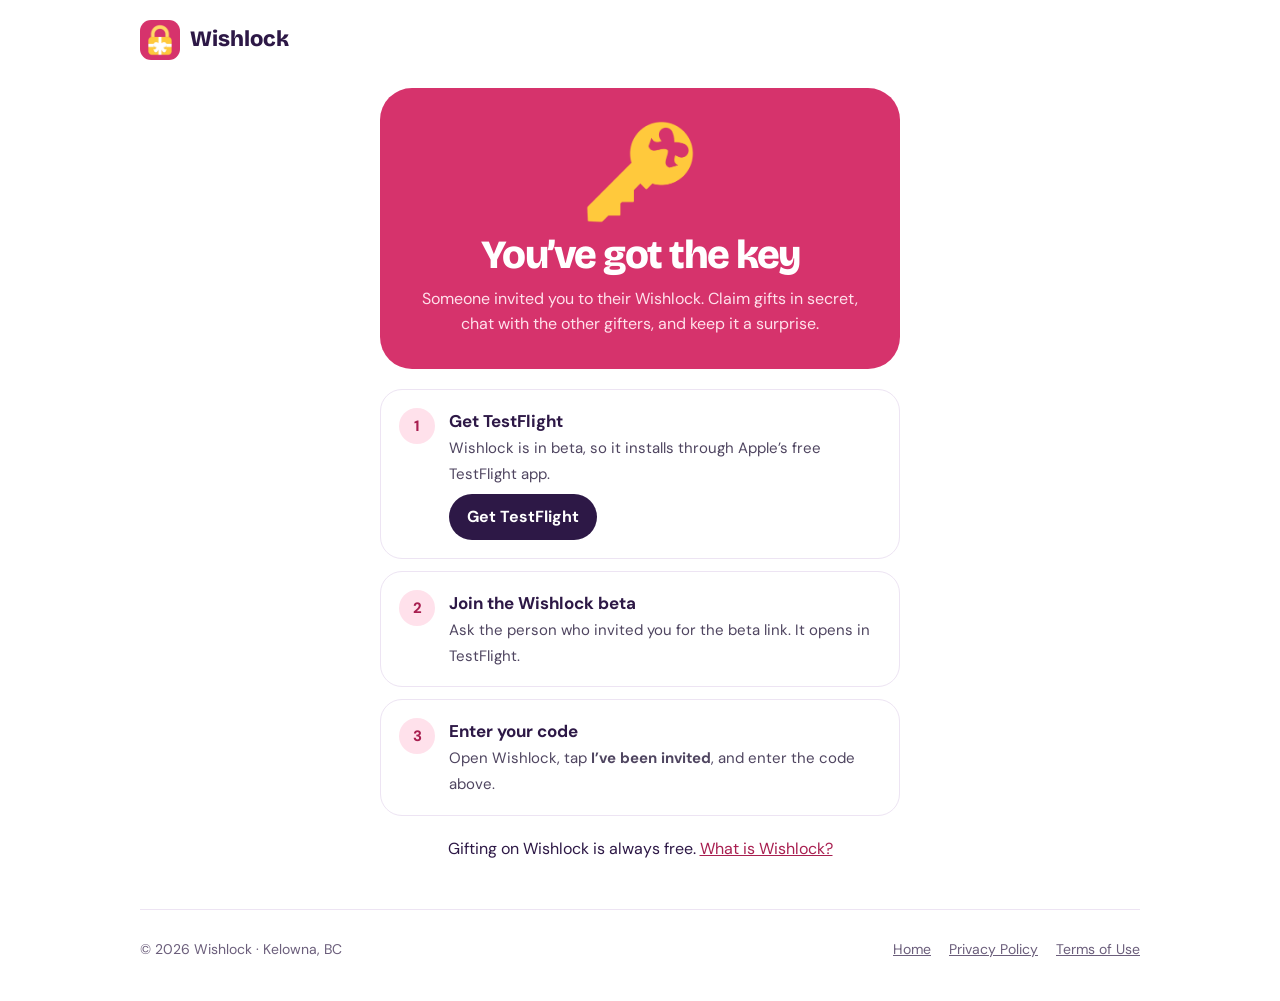
==== join.html @ 0cb59e32 "Add files via upload" ====
<!doctype html>
<html lang="en">
<head>
<meta charset="utf-8">
<meta name="viewport" content="width=device-width, initial-scale=1">
<title>You’re invited · Wishlock</title>
<meta name="description" content="Someone invited you to their Wishlock list. Here’s how to join.">
<meta name="robots" content="noindex">
<link rel="icon" href="favicon.png">
<link rel="apple-touch-icon" href="apple-touch-icon.png">
<link href="https://fonts.googleapis.com/css2?family=Bricolage+Grotesque:opsz,wght@12..96,700;12..96,800&family=DM+Sans:opsz,wght@9..40,400;9..40,600;9..40,700&display=swap" rel="stylesheet">
<link rel="stylesheet" href="style.css">
<style>
[hidden]{display:none!important}
.join{max-width:560px;margin:0 auto;padding:8px 20px 48px;display:flex;flex-direction:column;gap:20px}
.join-hero{background:var(--berry);color:#fff;border-radius:32px;padding:32px 26px;text-align:center;display:flex;flex-direction:column;gap:10px;align-items:center}
.join-hero h1{font-size:clamp(30px,7vw,40px);line-height:1.05;margin:0}
.join-hero p{margin:0;color:#FFE1EB}
.code{background:#fff;color:var(--plum);border-radius:20px;padding:14px 22px;display:flex;flex-direction:column;align-items:center;gap:2px;margin-top:6px}
.code span{font-size:12px;font-weight:800;letter-spacing:.08em;color:var(--berry-deep)}
.code b{font-family:var(--display);font-size:40px;letter-spacing:.14em;line-height:1.1}
.copy{background:var(--sun);color:var(--plum);border:0;border-radius:999px;padding:12px 22px;font:inherit;font-weight:700;cursor:pointer}
.steps{list-style:none;margin:0;padding:0;display:flex;flex-direction:column;gap:12px}
.steps li{display:flex;gap:14px;align-items:flex-start;border:1px solid var(--line);border-radius:22px;padding:18px}
.steps .n{width:36px;height:36px;border-radius:50%;background:var(--berry-tint);color:var(--berry-deep);display:grid;place-items:center;font-weight:800;flex-shrink:0}
.steps b{display:block;font-size:17px}
.steps span{color:var(--body);font-size:15px}
.steps a.btn-link{display:inline-block;margin-top:8px;background:var(--plum);color:#fff;border-radius:999px;padding:10px 18px;font-weight:700;text-decoration:none}
</style>
</head>
<body>
<div class="wrap"><header class="nav"><a class="brand" href="/"><img src="apple-touch-icon.png" alt="">Wishlock</a></header></div>
<main class="join">
  <section class="join-hero">
    <img src="key.png" alt="" width="110" height="104" style="width:110px;height:auto">
    <h1>You’ve got the key</h1>
    <p id="who">Someone invited you to their Wishlock. Claim gifts in secret, chat with the other gifters, and keep it a surprise.</p>
    <div class="code" id="codeBox" hidden><span>YOUR INVITE CODE</span><b id="code">······</b></div>
    <button class="copy" id="copy" hidden>Copy code</button>
  </section>
  <ol class="steps">
    <li><span class="n">1</span><div><b>Get TestFlight</b><span>Wishlock is in beta, so it installs through Apple’s free TestFlight app.</span><br><a class="btn-link" href="https://apps.apple.com/app/testflight/id899247664">Get TestFlight</a></div></li>
    <li><span class="n">2</span><div><b>Join the Wishlock beta</b><span id="tfText">Open the beta link on your iPhone and tap Install.</span><br><a class="btn-link" id="tfLink" href="#">Join the beta</a></div></li>
    <li><span class="n">3</span><div><b>Enter your code</b><span>Open Wishlock, tap <strong>I’ve been invited</strong>, and enter the code above.</span></div></li>
  </ol>
  <p class="muted" style="margin:0;text-align:center">Gifting on Wishlock is always free. <a href="/">What is Wishlock?</a></p>
</main>
<div class="wrap"><footer><span>© 2026 Wishlock · Kelowna, BC</span><nav aria-label="Legal"><a href="/">Home</a><a href="privacy.html">Privacy Policy</a><a href="terms.html">Terms of Use</a></nav></footer></div>
<script>
// Paste your public TestFlight link here once Apple approves the beta (e.g. https://testflight.apple.com/join/AbCdEf12)
var TESTFLIGHT_URL = '';
(function(){
  var m = location.search.match(/[?&]c=([A-Za-z0-9]{6})/), code = m ? m[1].toUpperCase() : '';
  if (code){ document.getElementById('code').textContent = code; document.getElementById('codeBox').hidden = false; document.getElementById('copy').hidden = false; }
  document.getElementById('copy').addEventListener('click', function(){
    var b = this;
    (navigator.clipboard ? navigator.clipboard.writeText(code) : Promise.reject()).then(function(){ b.textContent = 'Copied!'; }, function(){ b.textContent = code; });
  });
  var tf = document.getElementById('tfLink');
  if (TESTFLIGHT_URL){ tf.href = TESTFLIGHT_URL; }
  else { tf.hidden = true; document.getElementById('tfText').textContent = 'Ask the person who invited you for the beta link. It opens in TestFlight.'; }
})();
</script>
</body>
</html>
---- style.css ----
:root{--berry:#D6336C;--berry-deep:#A81F50;--berry-tint:#FFE1EB;--plum:#2D1846;--body:#4F4560;--muted:#6B5E7B;--soft:#F7F3FB;--line:#EDE4F3;--sun:#FFC93C;--teal:#0B7A70;--teal-tint:#D5F3EE;--display:'Bricolage Grotesque',system-ui,sans-serif;--text:'DM Sans',system-ui,sans-serif}
*{box-sizing:border-box}
html{-webkit-text-size-adjust:100%}
body{margin:0;background:#fff;color:var(--plum);font:16px/1.6 var(--text);overflow-x:hidden}
a{color:var(--berry-deep)}a:hover{color:var(--plum)}
img{max-width:100%;display:block}
.wrap{max-width:1040px;margin:0 auto;padding:0 20px}
.nav{display:flex;align-items:center;justify-content:space-between;gap:16px;padding:20px 0}
.brand{display:flex;align-items:center;gap:10px;font-family:var(--display);font-weight:800;font-size:22px;color:var(--plum);text-decoration:none}
.brand img{width:40px;height:40px;border-radius:11px}
.nav-links{display:flex;gap:18px;font-size:15px;font-weight:600}
.nav-links a{color:var(--body);text-decoration:none}.nav-links a:hover{color:var(--berry-deep)}
.hero{position:relative;overflow:hidden;background:var(--berry);color:#fff;border-radius:36px;padding:56px 40px;display:grid;grid-template-columns:1.5fr 1fr;gap:32px;align-items:center;margin:8px 0 48px}
.hero h1{font-size:clamp(40px,6vw,56px)}
.hero::before,.hero::after{content:"";position:absolute;border-radius:50%}
.hero::before{width:320px;height:320px;left:-80px;top:-120px;background:#E2477E}
.hero::after{width:380px;height:380px;right:-120px;bottom:-180px;background:#C42A60}
.hero>*{position:relative;z-index:1}
.eyebrow{display:inline-block;padding:6px 12px;border-radius:999px;background:var(--plum);color:var(--sun);font-size:12px;font-weight:800;letter-spacing:.8px}
h1{font-family:var(--display);font-weight:800;font-size:clamp(40px,7vw,64px);line-height:1;letter-spacing:-1.5px;margin:16px 0}
h1 span{color:var(--sun)}
.hero p{font-size:18px;color:#FFE1EB;margin:0 0 24px;max-width:460px}
.btn{display:inline-flex;align-items:center;justify-content:center;gap:8px;min-height:52px;padding:0 24px;border-radius:999px;font-weight:700;font-size:16px;text-decoration:none;border:0;cursor:pointer;transition:transform .15s ease}
.btn:active{transform:scale(.97)}
.btn-sun{background:var(--sun);color:var(--plum)}.btn-sun:hover{color:var(--plum);transform:translateY(-2px)}
.btn-ghost{background:rgba(255,255,255,.14);color:#fff}.btn-ghost:hover{color:#fff}
.cta-row{display:flex;flex-wrap:wrap;gap:12px}
.hero-art{display:grid;place-items:center;align-self:stretch}
.hero-art svg{width:min(308px,100%);height:auto;overflow:visible}
.wl-lock .wl-shift,.wl-lock .wl-shackle,.wl-lock .wl-body{transform-box:view-box}
.wl-lock .wl-shackle{transform-origin:667px 1170px;animation:wlShackle 6s cubic-bezier(.3,.7,.3,1) 1s infinite}
.wl-lock .wl-shift{animation:wlShift 6s ease-in-out 1s infinite}
.wl-lock .wl-body{transform-origin:1080px 2200px;animation:wlThunk 6s ease-out 1s infinite}
@keyframes wlShackle{0%{transform:none}5%{transform:translateY(-190px)}12%{transform:translateY(-190px) scaleX(-1)}17%,45%{transform:translateY(-110px) scaleX(-1)}50%{transform:translateY(-190px) scaleX(-1)}56%{transform:translateY(-190px)}60%{transform:translateY(12px)}63%,100%{transform:none}}
@keyframes wlShift{0%,5%{transform:none}17%,45%{transform:translateX(346px)}55%,100%{transform:none}}
@keyframes wlThunk{0%,59%{transform:none}61%{transform:scale(1.04,.96)}64%,100%{transform:none}}
@keyframes float{0%,100%{transform:translateY(0)}50%{transform:translateY(-10px)}}
h2{font-family:var(--display);font-weight:800;font-size:clamp(28px,4.5vw,40px);line-height:1.1;margin:0 0 12px}
.lead{color:var(--body);font-size:18px;max-width:620px;margin:0 0 28px}
.features{display:grid;grid-template-columns:repeat(3,minmax(0,1fr));gap:16px;margin-bottom:56px}
.feature{border:1px solid var(--line);border-radius:24px;padding:24px;display:flex;flex-direction:column;gap:8px}
.feature i{width:44px;height:44px;border-radius:14px;display:grid;place-items:center;font-style:normal}
.feature b{font-size:18px}
.feature span{color:var(--body);font-size:15px}
.story{background:var(--soft);border-radius:32px;padding:40px;display:grid;grid-template-columns:auto 1fr;gap:32px;align-items:center;margin-bottom:56px}
.story .tag{width:180px;padding:22px;border-radius:24px;background:#fff;text-align:center;box-shadow:0 14px 34px rgba(45,24,70,.12)}
.story .tag b{display:block;font-family:var(--display);font-weight:800;font-size:28px;line-height:1;color:var(--berry);margin-top:8px}
.story p{margin:0 0 12px;color:var(--body);font-size:17px}
.signup{background:var(--plum);color:#fff;border-radius:32px;padding:40px;text-align:center;margin-bottom:56px}
.signup p{color:#E3D9EF;margin:0 auto 20px;max-width:520px}
footer{border-top:1px solid var(--line);padding:28px 0 40px;color:var(--muted);font-size:14px;display:flex;flex-wrap:wrap;gap:12px 24px;justify-content:space-between}
footer nav{display:flex;gap:18px;flex-wrap:wrap}
footer a{color:var(--muted)}
/* legal pages */
.legal{max-width:760px;margin:0 auto;padding:8px 20px 40px}
.legal h1{font-size:clamp(34px,6vw,48px);letter-spacing:-1px}
.legal h2{font-size:24px;margin:36px 0 10px}
.legal h3{font-size:18px;margin:22px 0 6px}
.legal p,.legal li{color:var(--body)}
.legal ul{padding-left:22px}
.legal .updated{color:var(--muted);font-size:14px}
.draft{background:var(--berry-tint);color:var(--berry-deep);border-radius:16px;padding:12px 16px;font-weight:700;font-size:14px}
.summary{background:var(--soft);border-radius:20px;padding:18px 22px;margin:20px 0}
.summary li{margin:4px 0}
.more{margin-bottom:56px}
.more-grid{display:grid;grid-template-columns:repeat(3,minmax(0,1fr));gap:16px}
.more-card{background:var(--t);border-radius:28px;padding:26px;display:flex;flex-direction:column;gap:8px}
.more-card i{width:48px;height:48px;border-radius:16px;background:#fff;color:var(--c);display:grid;place-items:center;font-style:normal;margin-bottom:6px}
.more-card .eyebrow{color:var(--c);background:#fff;align-self:flex-start}
.more-card h3{font-family:var(--display);font-weight:800;font-size:22px;line-height:1.15;margin:0}
.more-card p{margin:0;color:var(--body);font-size:15px}
.more-card ul{margin:6px 0 0;padding:0;list-style:none;display:flex;flex-direction:column;gap:6px}
.more-card li{display:flex;gap:8px;align-items:flex-start;font-size:14.5px;font-weight:600;color:var(--plum)}
.more-card li::before{content:"";width:8px;height:8px;border-radius:50%;background:var(--c);margin-top:8px;flex-shrink:0}
@media (max-width:960px){.more-grid{grid-template-columns:1fr 1fr}.more-card:last-child{grid-column:1/-1}}
@media (max-width:760px){
  .hero{grid-template-columns:1fr;padding:40px 24px;border-radius:28px;text-align:left}
  .hero-art{order:-1;justify-self:center;padding:8px 0 4px}.hero-art svg{width:min(225px,70vw);margin:0}
  .features{grid-template-columns:1fr}
  .more-grid{grid-template-columns:1fr}.more-card:last-child{grid-column:auto}
  .story{grid-template-columns:1fr;padding:28px 22px}
  .story .tag{width:100%}
  .signup{padding:32px 22px}
  .nav-links{display:none}
}
@media (prefers-reduced-motion:reduce){.wl-lock *{animation:none!important}}
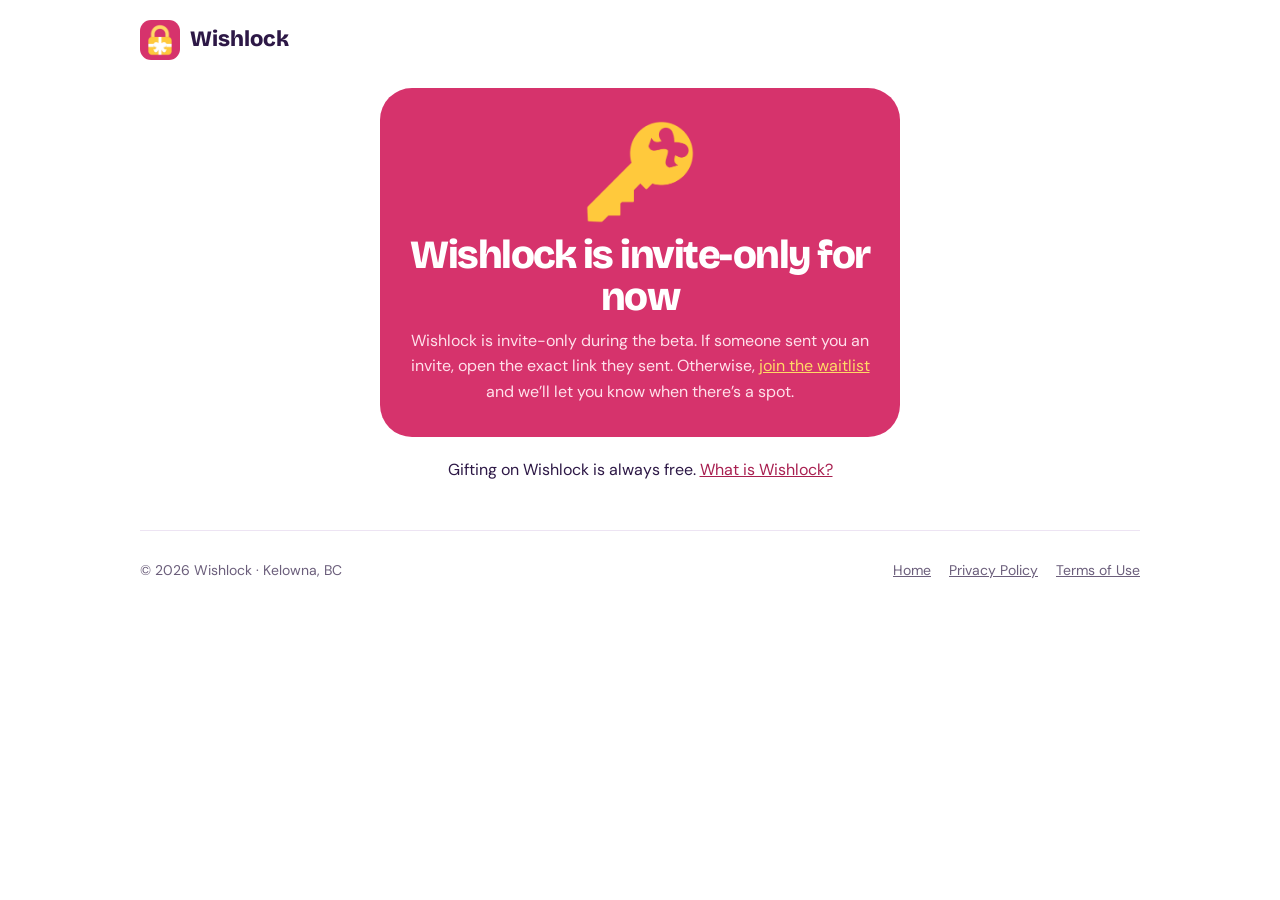
==== commit 4d222d6f: "Add files via upload" ====
--- a/join.html
+++ b/join.html
@@ -48,7 +48,7 @@
 <div class="wrap"><footer><span>© 2026 Wishlock · Kelowna, BC</span><nav aria-label="Legal"><a href="/">Home</a><a href="privacy.html">Privacy Policy</a><a href="terms.html">Terms of Use</a></nav></footer></div>
 <script>
 // Paste your public TestFlight link here once Apple approves the beta (e.g. https://testflight.apple.com/join/AbCdEf12)
-var TESTFLIGHT_URL = '';
+var TESTFLIGHT_URL = 'https://testflight.apple.com/join/F39cmzGC';
 (function(){
   var m = location.search.match(/[?&]c=([A-Za-z0-9]{6})/), code = m ? m[1].toUpperCase() : '';
   if (code){ document.getElementById('code').textContent = code; document.getElementById('codeBox').hidden = false; document.getElementById('copy').hidden = false; }
@@ -57,7 +57,12 @@
     (navigator.clipboard ? navigator.clipboard.writeText(code) : Promise.reject()).then(function(){ b.textContent = 'Copied!'; }, function(){ b.textContent = code; });
   });
   var tf = document.getElementById('tfLink');
-  if (TESTFLIGHT_URL){ tf.href = TESTFLIGHT_URL; }
+  if (TESTFLIGHT_URL && code){ tf.href = TESTFLIGHT_URL; }
+  else if (!code){
+    document.querySelector('.steps').hidden = true;
+    document.getElementById('who').innerHTML = 'Wishlock is invite-only during the beta. If someone sent you an invite, open the exact link they sent. Otherwise, <a href="/#beta" style="color:#FFD966">join the waitlist</a> and we’ll let you know when there’s a spot.';
+    document.querySelector('.join-hero h1').textContent = 'Wishlock is invite-only for now';
+  }
   else { tf.hidden = true; document.getElementById('tfText').textContent = 'Ask the person who invited you for the beta link. It opens in TestFlight.'; }
 })();
 </script>
--- a/style.css
+++ b/style.css
@@ -84,3 +84,11 @@
   .nav-links{display:none}
 }
 @media (prefers-reduced-motion:reduce){.wl-lock *{animation:none!important}}
+
+.wait-form{display:flex;gap:10px;flex-wrap:wrap;justify-content:center;max-width:620px;margin:18px auto 0}
+.wait-form input{flex:1 1 200px;min-width:0;border:0;border-radius:999px;padding:14px 18px;font:inherit;font-size:16px;color:var(--plum)}
+.wait-form .btn{flex:0 0 auto;border:0;cursor:pointer;font:inherit;font-weight:700}
+.wait-form .hp{position:absolute;left:-9999px;width:1px;height:1px;opacity:0}
+.wait-msg{min-height:1.4em;margin:12px 0 0;font-weight:700}
+.sr{position:absolute;width:1px;height:1px;overflow:hidden;clip:rect(0 0 0 0)}
+.wait-form[hidden]{display:none}
